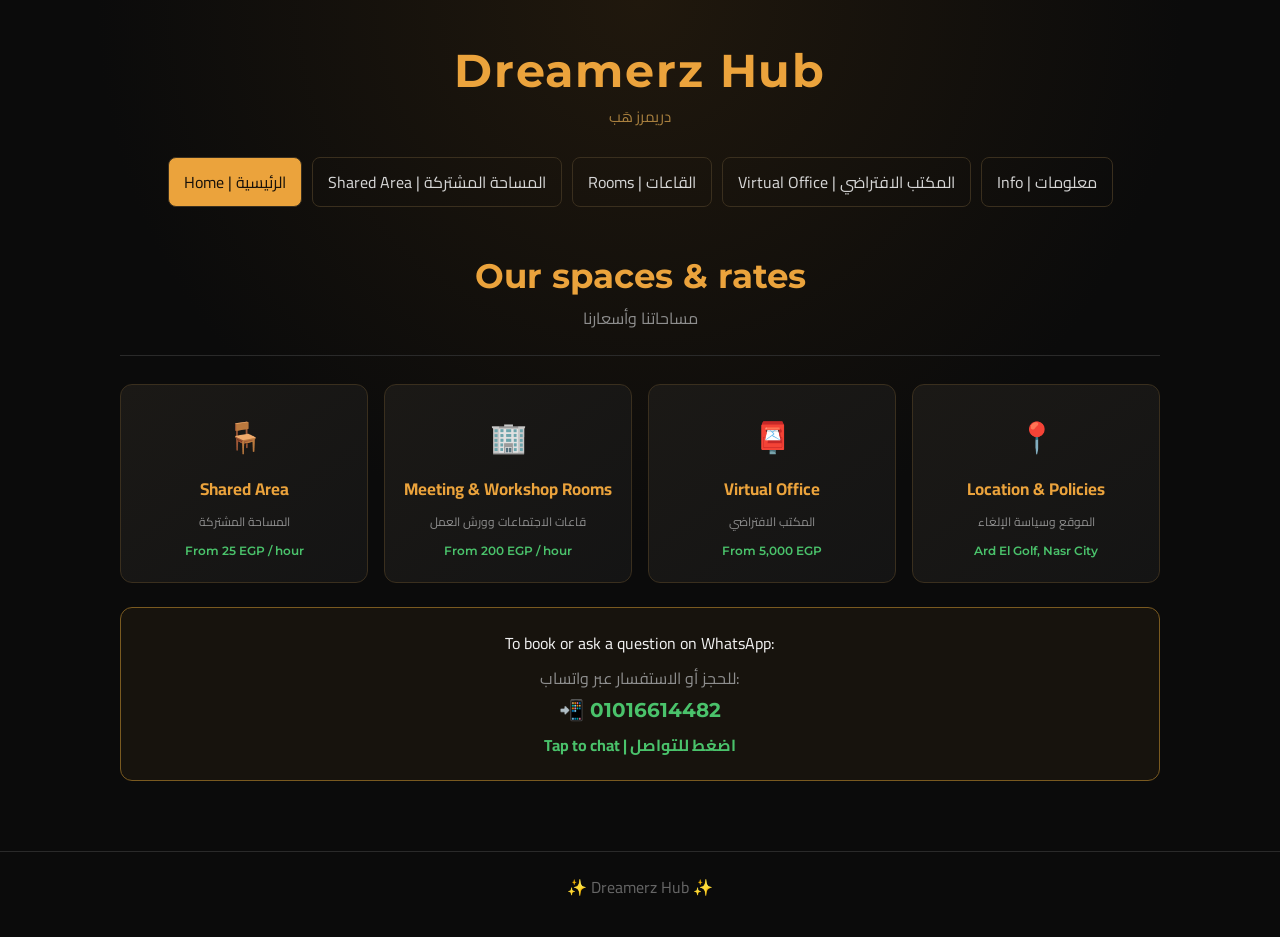
==== index.html @ 027d15a0 "Add files via upload" ====
<!DOCTYPE html>
<html lang="en">
<head>
  <meta charset="UTF-8">
  <meta name="viewport" content="width=device-width, initial-scale=1.0">
  <title>Dreamerz Hub | Rates &amp; Services</title>
  <link rel="stylesheet" href="styles.css">
</head>
<body>
  <header class="site-header container">
    <p class="brand">Dreamerz Hub</p>
    <p class="brand-ar">دريمرز هَب</p>
    <nav class="site-nav" aria-label="Main navigation"><a class="nav-link active" href="index.html">Home | الرئيسية</a><a class="nav-link" href="shared-area.html">Shared Area | المساحة المشتركة</a><a class="nav-link" href="rooms.html">Rooms | القاعات</a><a class="nav-link" href="virtual-office.html">Virtual Office | المكتب الافتراضي</a><a class="nav-link" href="info.html">Info | معلومات</a></nav>
  </header>
  <main class="container">
    <section class="page-heading"><h1>Our spaces &amp; rates</h1><p>مساحاتنا وأسعارنا</p></section>
    <div class="menu-links">
      <a class="menu-card" href="shared-area.html"><span class="icon">🪑</span><h2>Shared Area</h2><p>المساحة المشتركة</p><span class="from">From 25 EGP / hour</span></a>
      <a class="menu-card" href="rooms.html"><span class="icon">🏢</span><h2>Meeting &amp; Workshop Rooms</h2><p>قاعات الاجتماعات وورش العمل</p><span class="from">From 200 EGP / hour</span></a>
      <a class="menu-card" href="virtual-office.html"><span class="icon">📮</span><h2>Virtual Office</h2><p>المكتب الافتراضي</p><span class="from">From 5,000 EGP</span></a>
      <a class="menu-card" href="info.html"><span class="icon">📍</span><h2>Location &amp; Policies</h2><p>الموقع وسياسة الإلغاء</p><span class="from">Ard El Golf, Nasr City</span></a>
    </div>
    <div class="order-box"><p>To book or ask a question on WhatsApp:</p><p class="ar">للحجز أو الاستفسار عبر واتساب:</p><div class="order-phone">📲 01016614482</div><a class="order-link" data-wa href="https://wa.me/201016614482">Tap to chat | اضغط للتواصل</a></div>
  </main>
  <footer class="site-footer">✨ Dreamerz Hub ✨</footer>
  <script src="app.js"></script>
</body>
</html>
---- styles.css ----
@import url('https://fonts.googleapis.com/css2?family=Cairo:wght@400;600;700&family=Montserrat:wght@500;600;700&display=swap');

:root {
  --bg: #0b0b0b;
  --surface: #141414;
  --surface-soft: #1b1916;
  --line: #3a2f1e;
  --line-soft: #2a2a2a;
  --gold: #eba33c;
  --gold-muted: #a9803f;
  --text: #f2f2f2;
  --muted: #8e8e8e;
  --green: #4ac26b;
}

* { box-sizing: border-box; }
html { scroll-behavior: smooth; }
body {
  margin: 0;
  background: radial-gradient(circle at top, #20180d 0, var(--bg) 34rem);
  color: var(--text);
  font-family: 'Cairo', Tahoma, sans-serif;
}
a { color: inherit; }
.container { width: min(100% - 32px, 1040px); margin: 0 auto; }
.site-header { padding: 42px 0 28px; text-align: center; }
.brand { color: var(--gold); font-family: 'Montserrat', sans-serif; font-size: clamp(28px, 5vw, 46px); font-weight: 700; letter-spacing: .04em; margin: 0; }
.brand-ar { color: var(--gold-muted); font-size: 15px; margin: 3px 0 0; }
.site-nav { display: flex; flex-wrap: wrap; justify-content: center; gap: 10px; margin-top: 26px; }
.nav-link { border: 1px solid var(--line); border-radius: 8px; color: #d6d6d6; padding: 9px 15px; text-decoration: none; transition: .2s ease; }
.nav-link:hover, .nav-link.active { background: var(--gold); color: #17110a; }
main { padding-bottom: 70px; }
.page-heading { border-bottom: 1px solid var(--line-soft); margin-bottom: 24px; padding: 20px 0 22px; text-align: center; }
.page-heading h1 { color: var(--gold); font-family: 'Montserrat', sans-serif; font-size: clamp(24px, 4vw, 34px); margin: 0; }
.page-heading p { color: var(--muted); margin: 6px 0 0; }
.grid { display: grid; gap: 20px; grid-template-columns: repeat(2, minmax(0, 1fr)); }
.box { background: linear-gradient(145deg, var(--surface-soft), var(--surface)); border: 1px solid var(--line); border-radius: 12px; padding: 18px 20px; }
.box-header { align-items: center; display: flex; gap: 8px; flex-wrap: wrap; }
.box-header h2 { color: var(--gold); font-family: 'Montserrat', sans-serif; font-size: 18px; margin: 0; }
.box-header .ar { color: var(--gold-muted); font-size: 12px; margin-left: auto; }
.box hr { border: 0; border-top: 1px solid #4a3a20; margin: 12px 0 8px; }
.item { align-items: center; border-radius: 7px; display: flex; gap: 12px; justify-content: space-between; padding: 8px 4px; }
.item:hover { background: rgba(255,255,255,.04); }
.item-name { min-width: 0; }
.name-en { color: var(--text); font-family: 'Montserrat', sans-serif; font-size: 14px; }
.name-ar { color: #818181; font-size: 11px; }
.price { color: var(--gold); font-family: 'Montserrat', sans-serif; font-size: 15px; font-weight: 700; white-space: nowrap; }
.price small { color: var(--gold-muted); font-family: 'Cairo', sans-serif; font-size: 9px; }
.order-box { background: #17130d; border: 1px solid #7a5a20; border-radius: 12px; margin-top: 24px; padding: 20px; text-align: center; }
.order-box p { margin: 0 0 5px; }
.order-box .ar { color: var(--muted); }
.order-phone { color: var(--green); font-family: 'Montserrat', sans-serif; font-size: 20px; font-weight: 700; }
.order-link { color: var(--green); display: inline-block; font-weight: 700; margin-top: 8px; text-decoration: none; }
.order-link:hover { opacity: .8; }
.menu-links { display: grid; gap: 16px; grid-template-columns: repeat(3, minmax(0, 1fr)); margin-top: 28px; }
.menu-card { background: linear-gradient(145deg, var(--surface-soft), var(--surface)); border: 1px solid var(--line); border-radius: 12px; padding: 24px 18px; text-align: center; text-decoration: none; transition: transform .2s ease, border-color .2s ease; }
.menu-card:hover { border-color: var(--gold); transform: translateY(-3px); }
.menu-card .icon { display: block; font-size: 30px; margin-bottom: 8px; }
.menu-card h2 { color: var(--gold); font-size: 17px; margin: 0; }
.menu-card p { color: var(--muted); font-size: 12px; margin: 5px 0 0; }
.site-footer { border-top: 1px solid var(--line-soft); color: #666; padding: 20px 0 35px; text-align: center; }
@media (max-width: 700px) {
  .grid, .menu-links { grid-template-columns: 1fr; }
  .container { width: min(100% - 24px, 560px); }
  .site-header { padding-top: 28px; }
  .box-header .ar { margin-left: 0; width: 100%; }
}

/* ===== Additions for the rates site ===== */
.menu-links { grid-template-columns: repeat(auto-fit, minmax(210px, 1fr)); }
.menu-card .from { color: var(--green); display: block; font-family: 'Montserrat', sans-serif; font-size: 12px; font-weight: 600; margin-top: 10px; }
.box.wide { grid-column: 1 / -1; }
.sub-heading { color: var(--gold-muted); font-family: 'Montserrat', sans-serif; font-size: 13px; font-weight: 600; margin: 14px 0 2px; }
.sub-heading .ar { font-family: 'Cairo', sans-serif; font-size: 12px; margin-inline-start: 6px; }
.rate-groups { display: grid; gap: 4px 28px; grid-template-columns: 1fr; }
.box.wide .rate-groups { grid-template-columns: 1fr 1fr; }
.meta { color: var(--gold-muted); font-size: 11px; margin-top: 2px; }
.badge { background: rgba(74,194,107,.12); border: 1px solid var(--green); border-radius: 999px; color: var(--green); display: inline-block; font-family: 'Montserrat', sans-serif; font-size: 10px; font-weight: 600; margin-inline-start: 6px; padding: 1px 8px; vertical-align: middle; }
.feature-list { list-style: none; margin: 14px 0 0; padding: 0; }
.feature-list li { align-items: flex-start; display: flex; gap: 10px; padding: 5px 0; }
.feature-list li::before { color: var(--green); content: "✔"; font-size: 13px; line-height: 1.7; }
.feature-list .en { display: block; font-family: 'Montserrat', sans-serif; font-size: 13px; }
.feature-list .ar { color: #818181; display: block; font-size: 11px; }
.price-hero { align-items: baseline; display: flex; gap: 8px; margin: 14px 0 4px; }
.price-hero .num { color: var(--gold); font-family: 'Montserrat', sans-serif; font-size: 34px; font-weight: 700; }
.price-hero small { color: var(--gold-muted); font-size: 12px; }
.or-divider { align-items: center; color: var(--gold-muted); display: flex; font-size: 12px; gap: 10px; margin: 6px 0; }
.or-divider::before, .or-divider::after { background: var(--line); content: ""; flex: 1; height: 1px; }
.info-block { margin: 10px 0 0; }
.info-block h3 { color: var(--gold); font-family: 'Montserrat', sans-serif; font-size: 14px; margin: 16px 0 4px; }
.info-block h3 .ar { color: var(--gold-muted); font-family: 'Cairo', sans-serif; font-size: 12px; margin-inline-start: 6px; }
.info-block p { color: #d6d6d6; font-size: 14px; line-height: 1.7; margin: 0 0 4px; }
.info-block p.ar { color: #818181; font-size: 12px; }
.tier { align-items: center; border-radius: 7px; display: flex; gap: 12px; justify-content: space-between; padding: 8px 4px; }
.tier:hover { background: rgba(255,255,255,.04); }
.tier .refund { color: var(--gold); font-family: 'Montserrat', sans-serif; font-size: 15px; font-weight: 700; white-space: nowrap; }
.tier .refund.none { color: #d9534f; }
.note { border: 1px dashed var(--line); border-radius: 8px; color: var(--muted); font-size: 12px; margin-top: 14px; padding: 10px 12px; }
.book-btn, .map-btn { border: 1px solid var(--green); border-radius: 8px; color: var(--green); display: block; font-weight: 700; margin-top: 16px; padding: 10px; text-align: center; text-decoration: none; transition: .2s ease; }
.book-btn:hover, .book-btn:focus-visible, .map-btn:hover, .map-btn:focus-visible { background: var(--green); color: #07150c; }
.nav-link:focus-visible, .menu-card:focus-visible, .book-btn:focus-visible, .map-btn:focus-visible, .order-link:focus-visible { outline: 2px solid var(--gold); outline-offset: 2px; }
@media (max-width: 700px) {
  .box.wide .rate-groups { grid-template-columns: 1fr; }
  .box.wide { grid-column: auto; }
}
.feature-list .ar { unicode-bidi: plaintext; }
.info-block p.ar, .note .ar { direction: rtl; text-align: right; }
.note .ar { margin-top: 4px; }
@media (max-width: 700px) {
  .site-nav { gap: 8px; }
  .nav-link { font-size: 13px; padding: 7px 11px; }
}
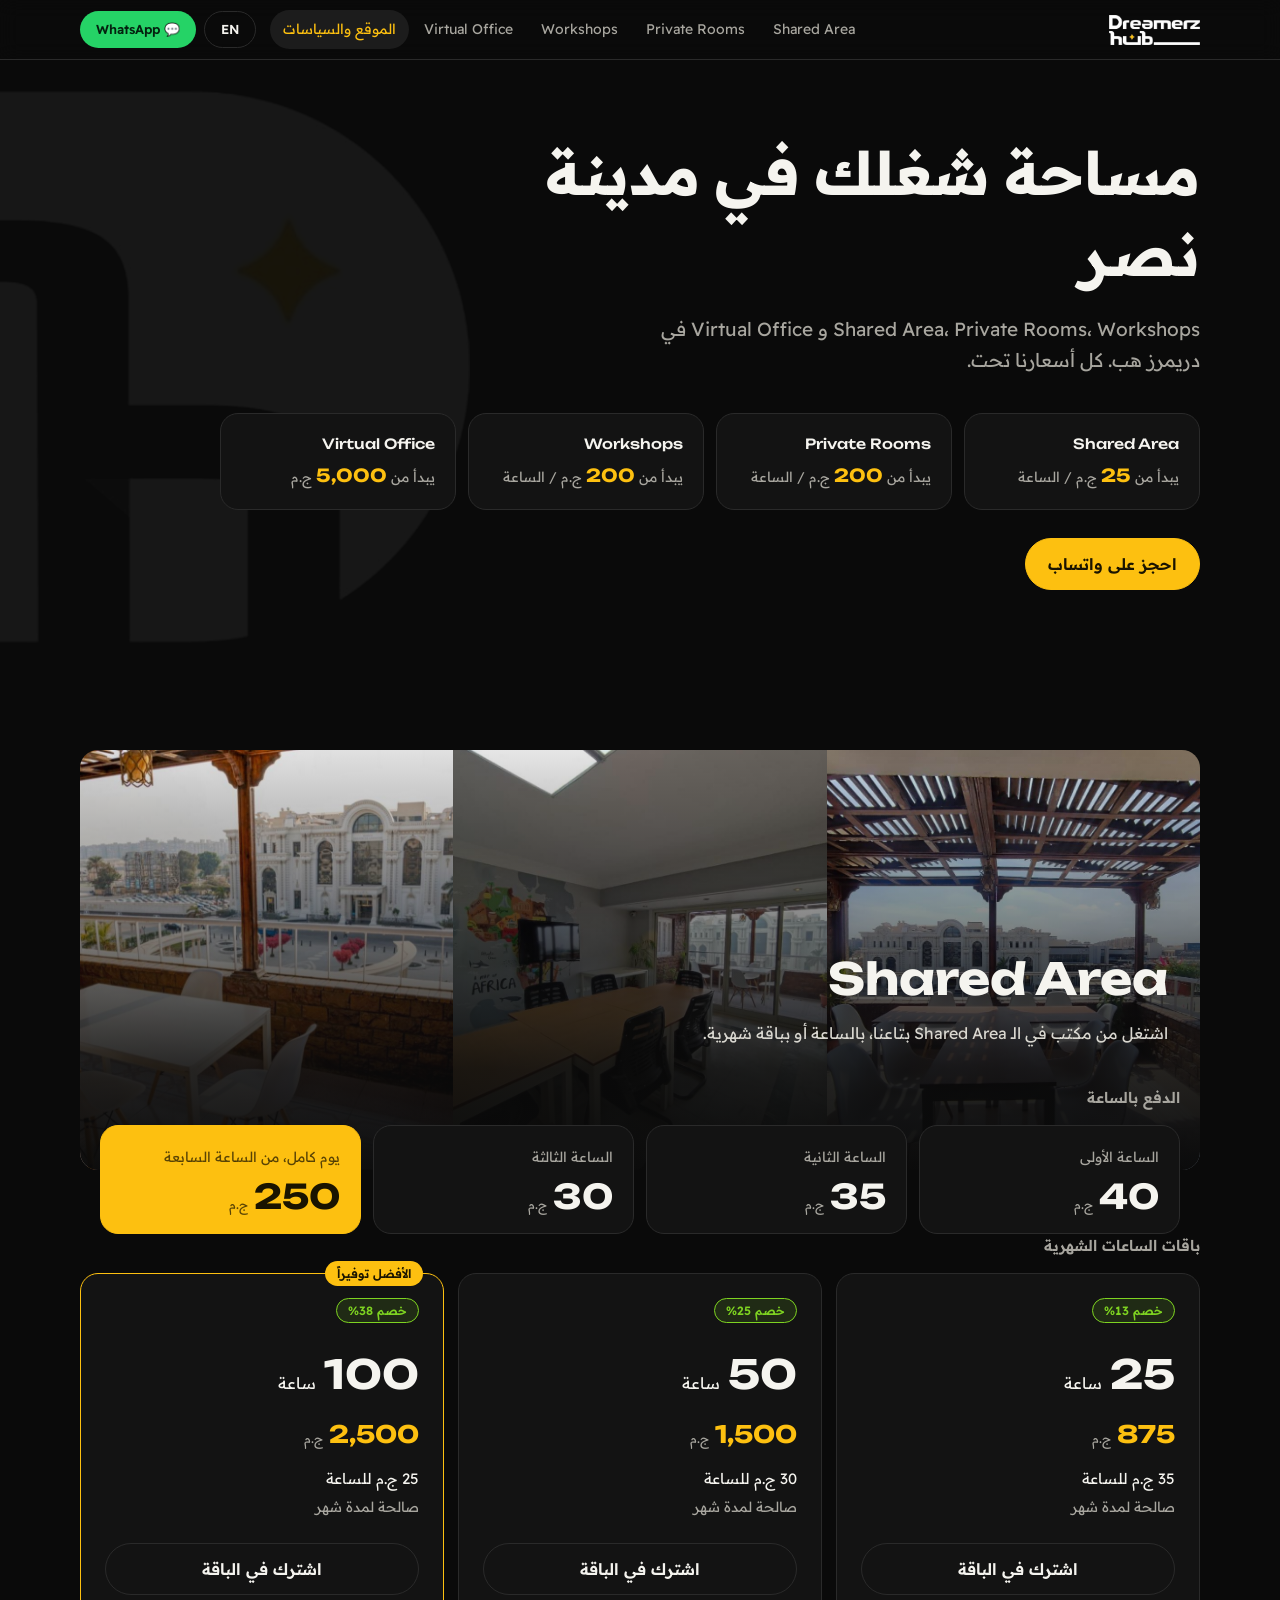
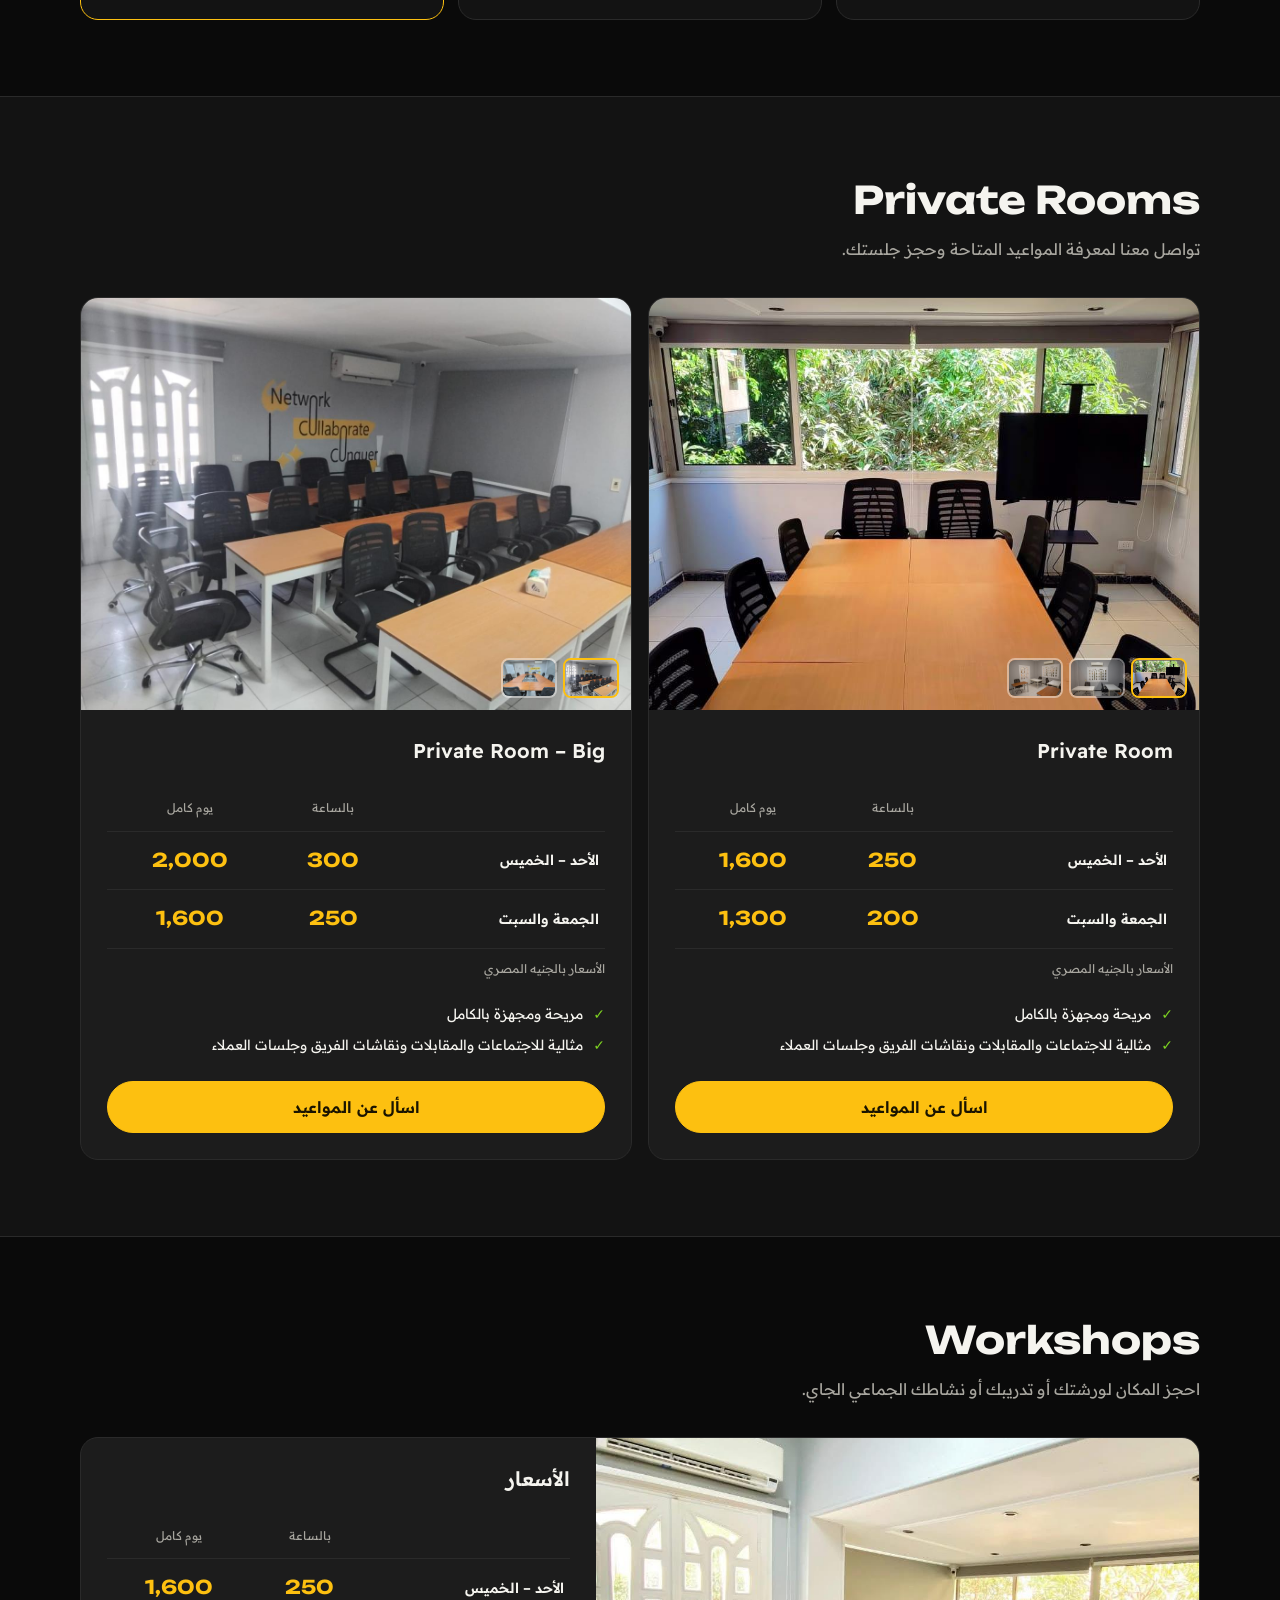
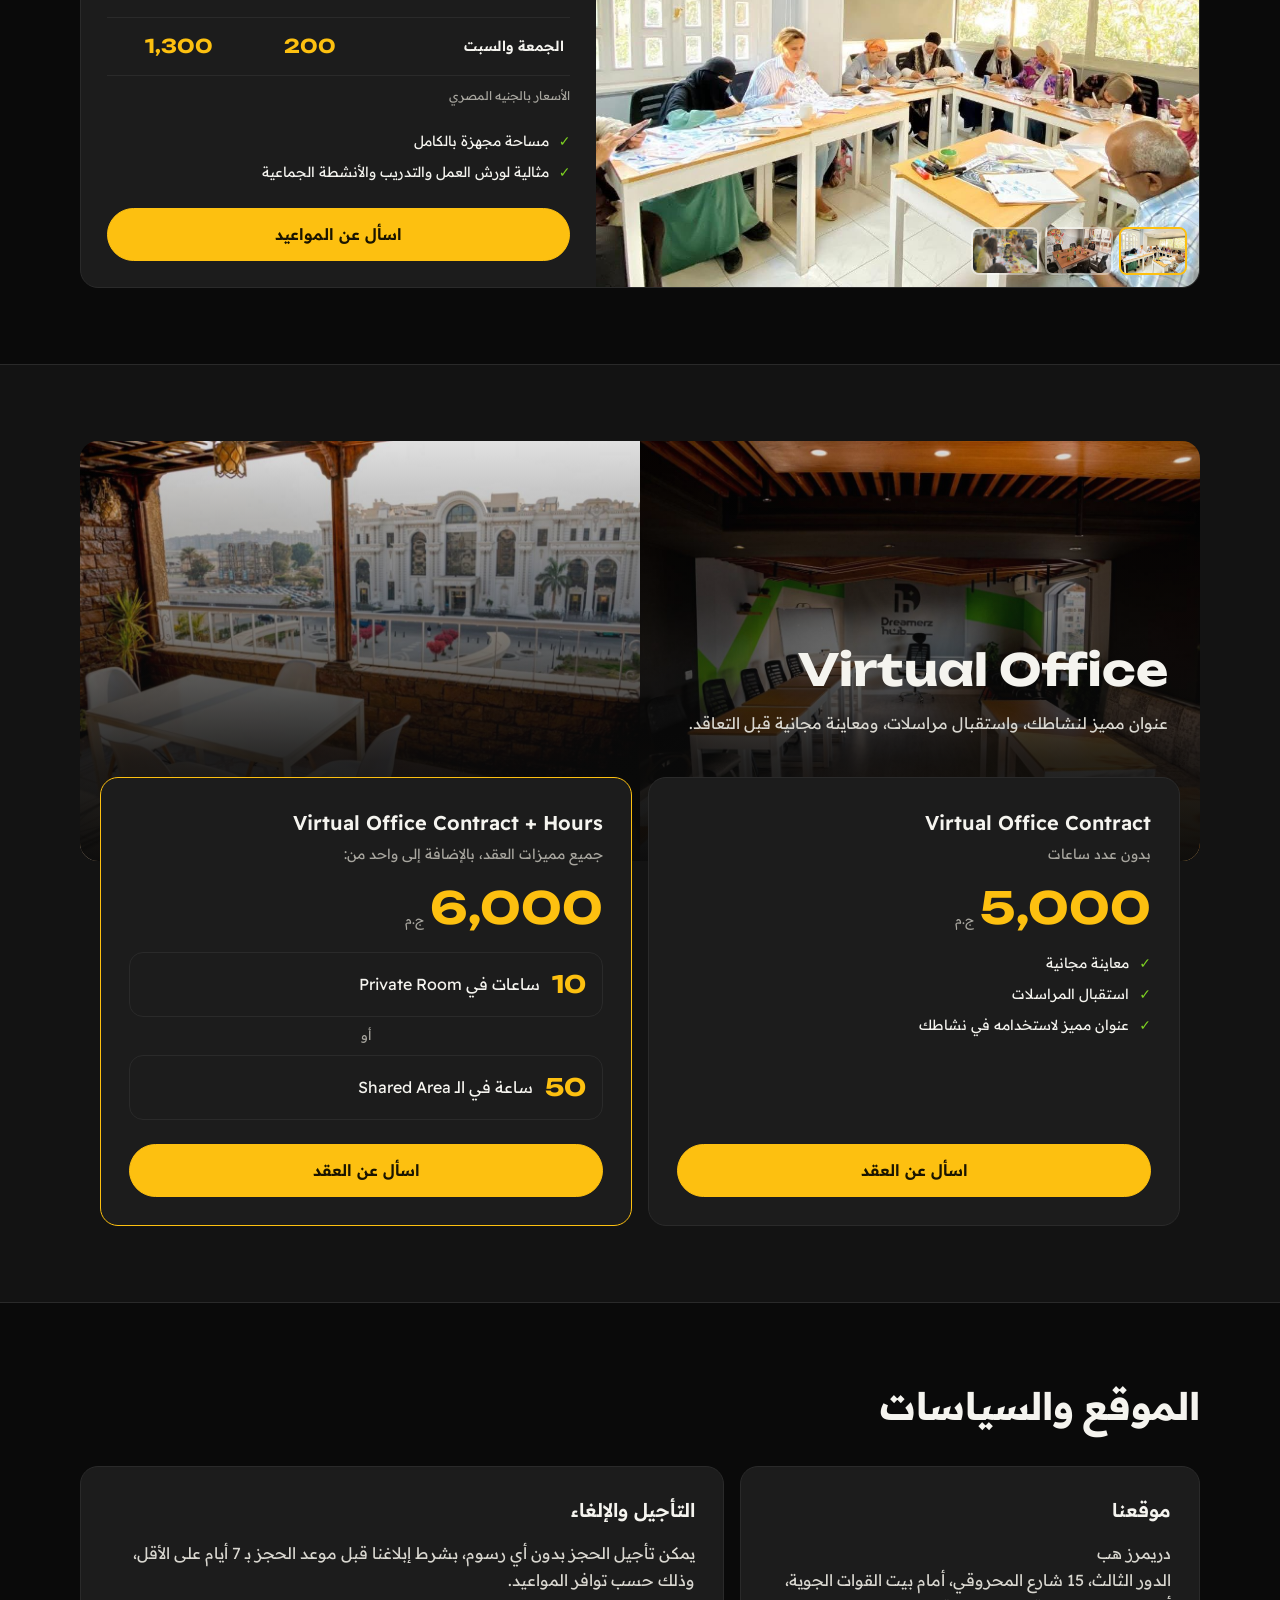
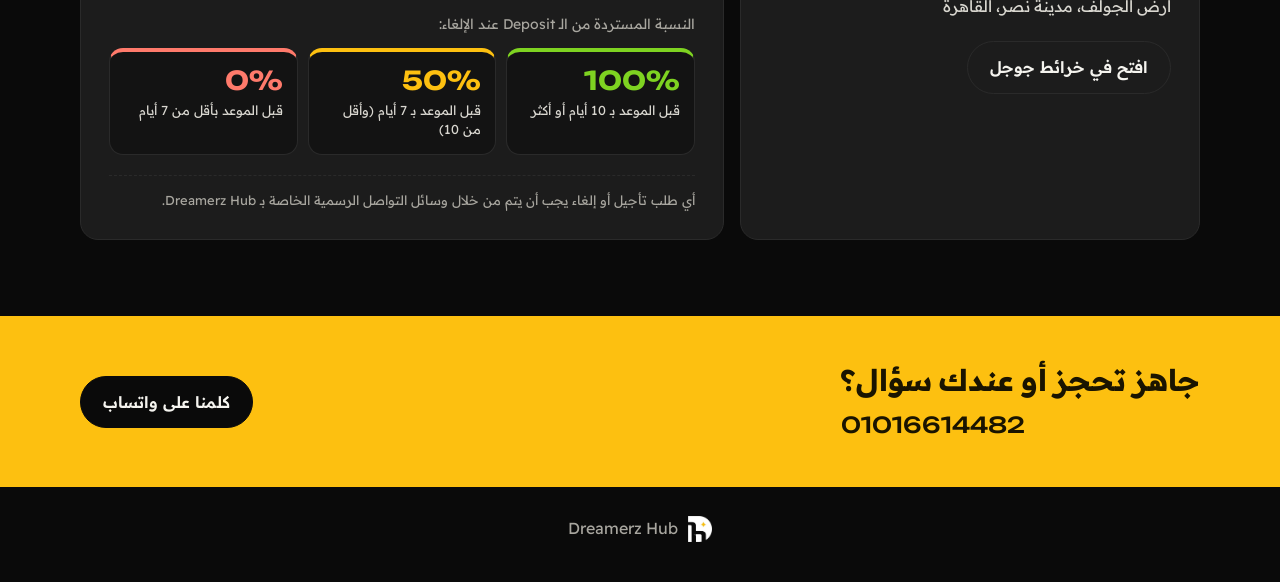
==== commit 909feccb: "Add files via upload" ====
--- a/index.html
+++ b/index.html
@@ -1,28 +1,529 @@
 <!DOCTYPE html>
-<html lang="en">
+<html lang="ar" dir="rtl">
 <head>
-  <meta charset="UTF-8">
-  <meta name="viewport" content="width=device-width, initial-scale=1.0">
-  <title>Dreamerz Hub | Rates &amp; Services</title>
-  <link rel="stylesheet" href="styles.css">
+<meta charset="UTF-8">
+<meta name="viewport" content="width=device-width, initial-scale=1, viewport-fit=cover">
+<title>Dreamerz Hub | الأسعار والخدمات</title>
+<meta name="theme-color" content="#0a0a0a">
+<link rel="icon" type="image/png" href="[data-uri]">
+<script>(function(){var l='ar';try{var q=new URLSearchParams(location.search).get('lang');if(q==='en'||q==='ar'){l=q;}else{var s=localStorage.getItem('dz-lang');if(s==='en'||s==='ar'){l=s;}}}catch(e){}var d=document.documentElement;d.lang=l;d.dir=l==='ar'?'rtl':'ltr';})();</script>
+<link rel="preconnect" href="https://fonts.googleapis.com">
+<link rel="preconnect" href="https://fonts.gstatic.com" crossorigin>
+<link rel="stylesheet" href="https://fonts.googleapis.com/css2?family=Readex+Pro:wght@300;400;600&family=Unbounded:wght@500;700&display=swap">
+<style>
+:root { --mark: url("[data-uri]"); --img-interior: url("[data-uri]"); --img-balcony: url("[data-uri]